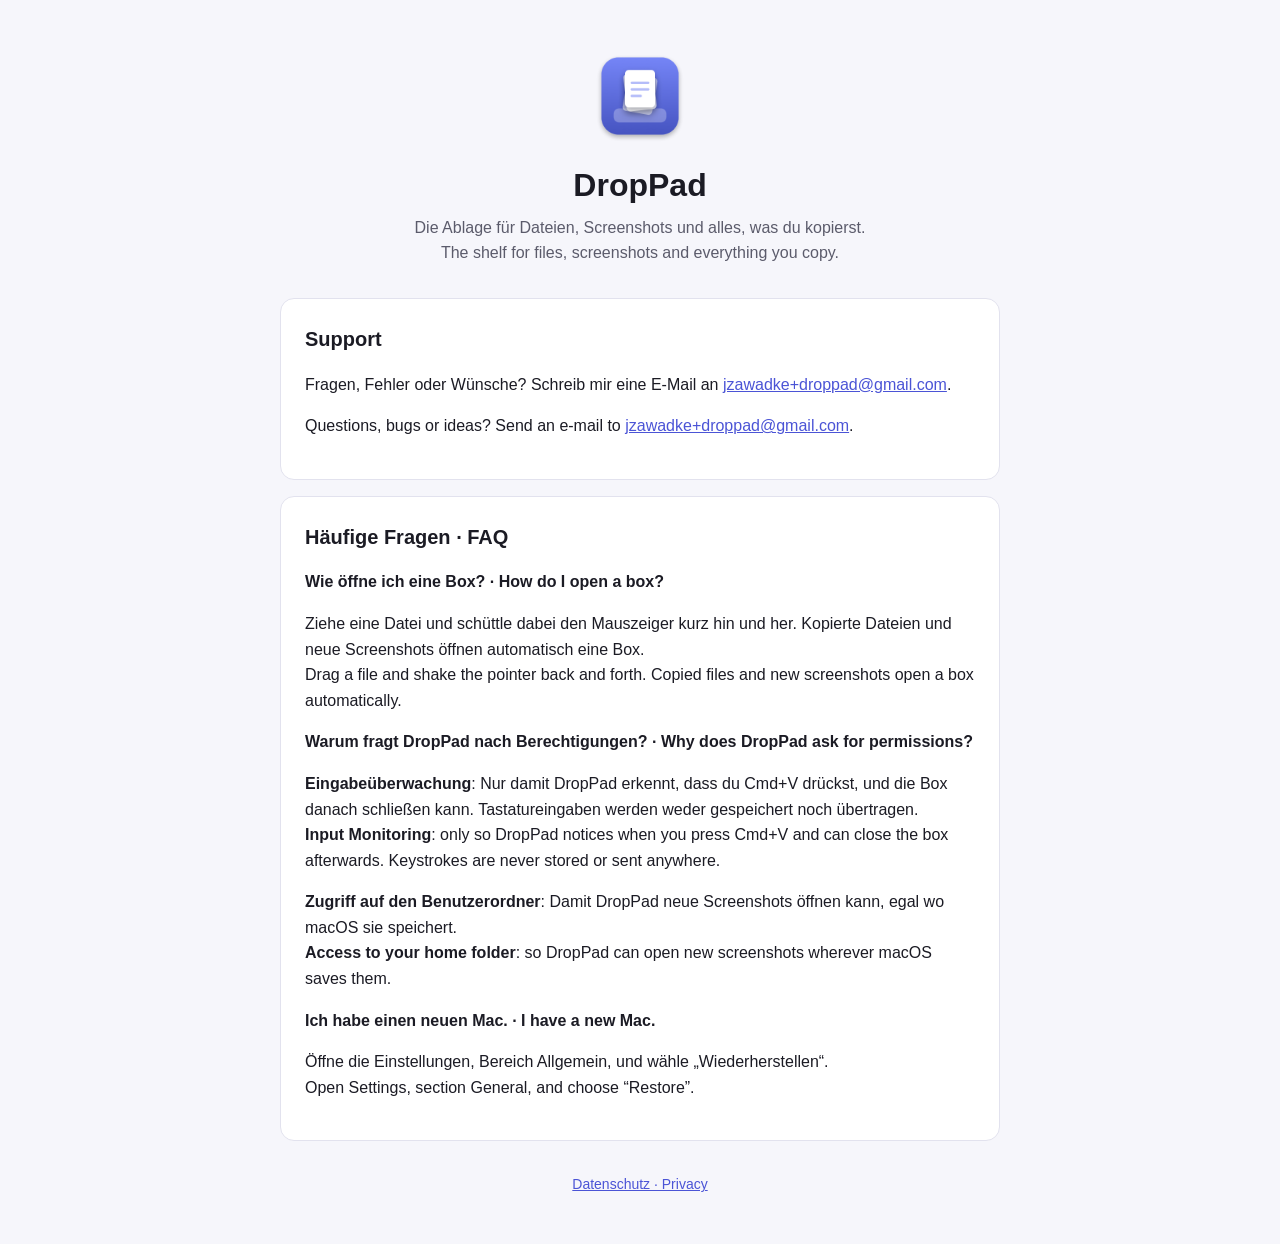
==== index.html @ dac4ff72 "feat: support and privacy pages Co-Authored-By: Claude Opus 5.5 <noreply@anthropic.com>" ====
<!doctype html>
<html lang="de">
<head>
  <meta charset="utf-8">
  <meta name="viewport" content="width=device-width, initial-scale=1">
  <title>DropPad</title>
  <link rel="stylesheet" href="style.css">
  <link rel="icon" href="app_icon.png">
</head>
<body>
<main>
  <header>
    <img src="app_icon.png" alt="DropPad">
    <h1>DropPad</h1>
    <p class="subtitle">Die Ablage für Dateien, Screenshots und alles, was du kopierst.<br>
      The shelf for files, screenshots and everything you copy.</p>
  </header>

  <section class="card">
    <h2>Support</h2>
    <p>Fragen, Fehler oder Wünsche? Schreib mir eine E-Mail an
      <a href="mailto:jzawadke+droppad@gmail.com">jzawadke+droppad@gmail.com</a>.</p>
    <p>Questions, bugs or ideas? Send an e-mail to
      <a href="mailto:jzawadke+droppad@gmail.com">jzawadke+droppad@gmail.com</a>.</p>
  </section>

  <section class="card">
    <h2>Häufige Fragen · FAQ</h2>
    <h3>Wie öffne ich eine Box? · How do I open a box?</h3>
    <p>Ziehe eine Datei und schüttle dabei den Mauszeiger kurz hin und her. Kopierte Dateien und neue Screenshots öffnen automatisch eine Box.<br>
      Drag a file and shake the pointer back and forth. Copied files and new screenshots open a box automatically.</p>
    <h3>Warum fragt DropPad nach Berechtigungen? · Why does DropPad ask for permissions?</h3>
    <p><strong>Eingabeüberwachung</strong>: Nur damit DropPad erkennt, dass du Cmd+V drückst, und die Box danach schließen kann. Tastatureingaben werden weder gespeichert noch übertragen.<br>
      <strong>Input Monitoring</strong>: only so DropPad notices when you press Cmd+V and can close the box afterwards. Keystrokes are never stored or sent anywhere.</p>
    <p><strong>Zugriff auf den Benutzerordner</strong>: Damit DropPad neue Screenshots öffnen kann, egal wo macOS sie speichert.<br>
      <strong>Access to your home folder</strong>: so DropPad can open new screenshots wherever macOS saves them.</p>
    <h3>Ich habe einen neuen Mac. · I have a new Mac.</h3>
    <p>Öffne die Einstellungen, Bereich Allgemein, und wähle „Wiederherstellen“.<br>
      Open Settings, section General, and choose “Restore”.</p>
  </section>

  <footer>
    <a href="privacy.html">Datenschutz · Privacy</a>
  </footer>
</main>
</body>
</html>
---- style.css ----
:root {
  --bg: #f6f6fb;
  --card: #ffffff;
  --text: #1b1b24;
  --muted: #5b5b6b;
  --accent: #4b54d6;
  --border: #e2e2ee;
  color-scheme: light dark;
}
@media (prefers-color-scheme: dark) {
  :root {
    --bg: #121318;
    --card: #1e1f26;
    --text: #e8e8f0;
    --muted: #a3a3b5;
    --accent: #bcc2ff;
    --border: #2e2f39;
  }
}
* { box-sizing: border-box; }
body {
  margin: 0;
  padding: 48px 20px;
  background: var(--bg);
  color: var(--text);
  font: 16px/1.6 -apple-system, BlinkMacSystemFont, "Segoe UI", Roboto, sans-serif;
}
main { max-width: 720px; margin: 0 auto; }
header { text-align: center; margin-bottom: 32px; }
header img { width: 96px; height: 96px; }
h1 { margin: 8px 0 4px; font-size: 32px; }
h2 { margin-top: 0; font-size: 20px; }
h3 { font-size: 16px; margin-bottom: 4px; }
.subtitle { color: var(--muted); margin: 0; }
.card {
  background: var(--card);
  border: 1px solid var(--border);
  border-radius: 14px;
  padding: 24px;
  margin-bottom: 16px;
}
a { color: var(--accent); }
footer { text-align: center; color: var(--muted); font-size: 14px; margin-top: 32px; }
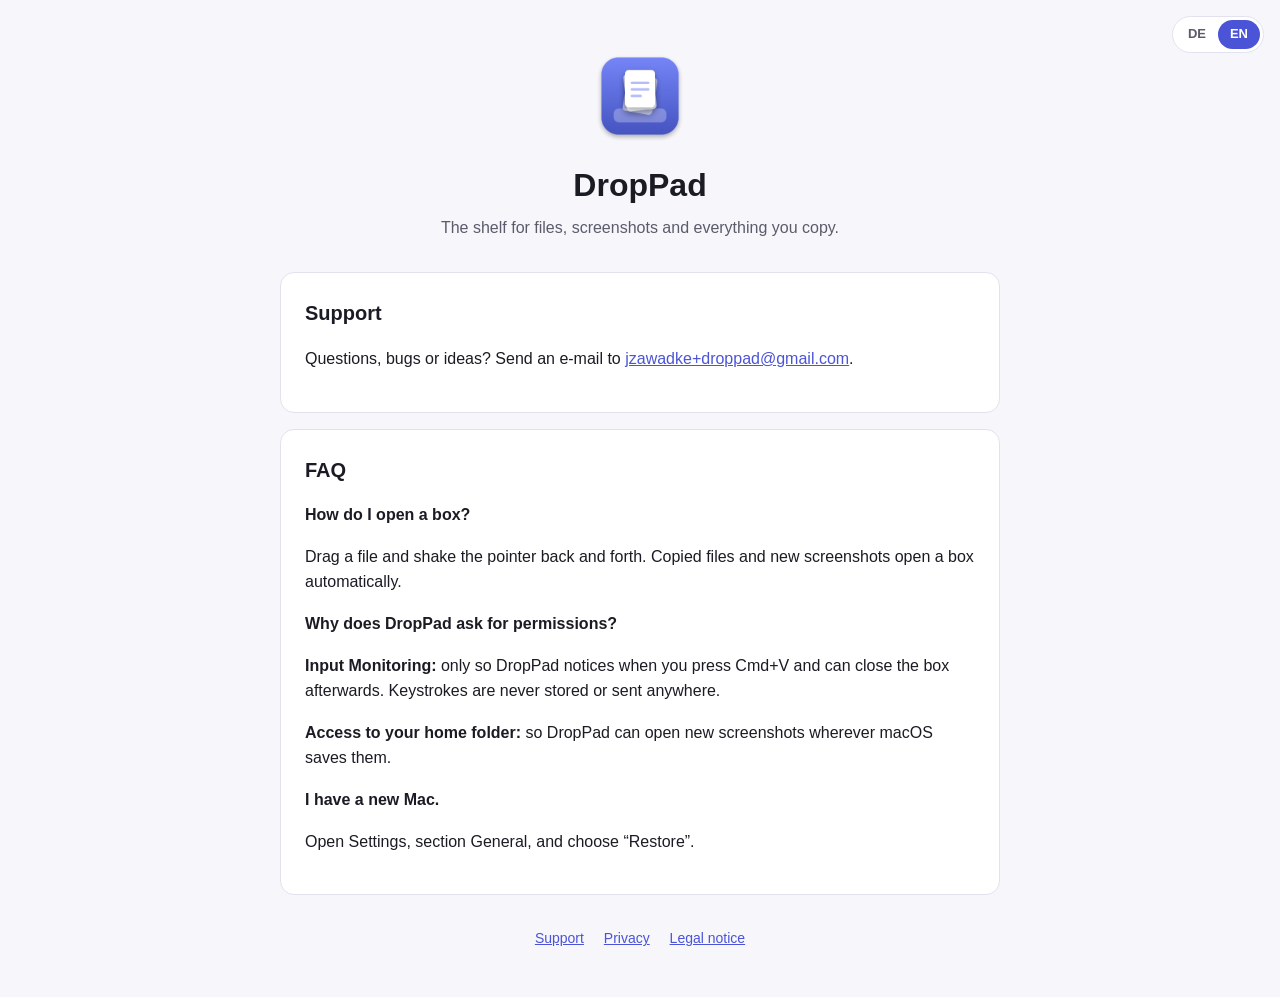
==== commit 2d3aeafb: "feat: language switch and imprint Co-Authored-By: Claude Opus 5.5 <noreply@anthropic.com>" ====
--- a/index.html
+++ b/index.html
@@ -1,46 +1,60 @@
 <!doctype html>
-<html lang="de">
+<html>
 <head>
   <meta charset="utf-8">
   <meta name="viewport" content="width=device-width, initial-scale=1">
   <title>DropPad</title>
   <link rel="stylesheet" href="style.css">
   <link rel="icon" href="app_icon.png">
+  <script src="lang.js"></script>
 </head>
 <body>
+<nav class="lang-switch" aria-label="Sprache / Language">
+  <button type="button" data-set="de">DE</button>
+  <button type="button" data-set="en">EN</button>
+</nav>
 <main>
   <header>
     <img src="app_icon.png" alt="DropPad">
     <h1>DropPad</h1>
-    <p class="subtitle">Die Ablage für Dateien, Screenshots und alles, was du kopierst.<br>
-      The shelf for files, screenshots and everything you copy.</p>
+    <p class="subtitle" lang="de">Die Ablage für Dateien, Screenshots und alles, was du kopierst.</p>
+    <p class="subtitle" lang="en">The shelf for files, screenshots and everything you copy.</p>
   </header>
 
-  <section class="card">
+  <section class="card" lang="de">
     <h2>Support</h2>
-    <p>Fragen, Fehler oder Wünsche? Schreib mir eine E-Mail an
-      <a href="mailto:jzawadke+droppad@gmail.com">jzawadke+droppad@gmail.com</a>.</p>
-    <p>Questions, bugs or ideas? Send an e-mail to
-      <a href="mailto:jzawadke+droppad@gmail.com">jzawadke+droppad@gmail.com</a>.</p>
+    <p>Fragen, Fehler oder Wünsche? Schreib mir eine E-Mail an <a href="mailto:jzawadke+droppad@gmail.com">jzawadke+droppad@gmail.com</a>.</p>
+  </section>
+  <section class="card" lang="en">
+    <h2>Support</h2>
+    <p>Questions, bugs or ideas? Send an e-mail to <a href="mailto:jzawadke+droppad@gmail.com">jzawadke+droppad@gmail.com</a>.</p>
   </section>
 
-  <section class="card">
-    <h2>Häufige Fragen · FAQ</h2>
-    <h3>Wie öffne ich eine Box? · How do I open a box?</h3>
-    <p>Ziehe eine Datei und schüttle dabei den Mauszeiger kurz hin und her. Kopierte Dateien und neue Screenshots öffnen automatisch eine Box.<br>
-      Drag a file and shake the pointer back and forth. Copied files and new screenshots open a box automatically.</p>
-    <h3>Warum fragt DropPad nach Berechtigungen? · Why does DropPad ask for permissions?</h3>
-    <p><strong>Eingabeüberwachung</strong>: Nur damit DropPad erkennt, dass du Cmd+V drückst, und die Box danach schließen kann. Tastatureingaben werden weder gespeichert noch übertragen.<br>
-      <strong>Input Monitoring</strong>: only so DropPad notices when you press Cmd+V and can close the box afterwards. Keystrokes are never stored or sent anywhere.</p>
-    <p><strong>Zugriff auf den Benutzerordner</strong>: Damit DropPad neue Screenshots öffnen kann, egal wo macOS sie speichert.<br>
-      <strong>Access to your home folder</strong>: so DropPad can open new screenshots wherever macOS saves them.</p>
-    <h3>Ich habe einen neuen Mac. · I have a new Mac.</h3>
-    <p>Öffne die Einstellungen, Bereich Allgemein, und wähle „Wiederherstellen“.<br>
-      Open Settings, section General, and choose “Restore”.</p>
+  <section class="card" lang="de">
+    <h2>Häufige Fragen</h2>
+    <h3>Wie öffne ich eine Box?</h3>
+    <p>Ziehe eine Datei und schüttle dabei den Mauszeiger kurz hin und her. Kopierte Dateien und neue Screenshots öffnen automatisch eine Box.</p>
+    <h3>Warum fragt DropPad nach Berechtigungen?</h3>
+    <p><strong>Eingabeüberwachung:</strong> nur damit DropPad erkennt, dass du Cmd+V drückst, und die Box danach schließen kann. Tastatureingaben werden weder gespeichert noch übertragen.</p>
+    <p><strong>Zugriff auf den Benutzerordner:</strong> damit DropPad neue Screenshots öffnen kann, egal wo macOS sie speichert.</p>
+    <h3>Ich habe einen neuen Mac.</h3>
+    <p>Öffne die Einstellungen, Bereich Allgemein, und wähle „Wiederherstellen“.</p>
+  </section>
+  <section class="card" lang="en">
+    <h2>FAQ</h2>
+    <h3>How do I open a box?</h3>
+    <p>Drag a file and shake the pointer back and forth. Copied files and new screenshots open a box automatically.</p>
+    <h3>Why does DropPad ask for permissions?</h3>
+    <p><strong>Input Monitoring:</strong> only so DropPad notices when you press Cmd+V and can close the box afterwards. Keystrokes are never stored or sent anywhere.</p>
+    <p><strong>Access to your home folder:</strong> so DropPad can open new screenshots wherever macOS saves them.</p>
+    <h3>I have a new Mac.</h3>
+    <p>Open Settings, section General, and choose “Restore”.</p>
   </section>
 
   <footer>
-    <a href="privacy.html">Datenschutz · Privacy</a>
+    <a href="index.html"><span lang="de">Support</span><span lang="en">Support</span></a>
+    <a href="privacy.html"><span lang="de">Datenschutz</span><span lang="en">Privacy</span></a>
+    <a href="imprint.html"><span lang="de">Impressum</span><span lang="en">Legal notice</span></a>
   </footer>
 </main>
 </body>
--- a/style.css
+++ b/style.css
@@ -41,3 +41,34 @@
 }
 a { color: var(--accent); }
 footer { text-align: center; color: var(--muted); font-size: 14px; margin-top: 32px; }
+
+/* Only the chosen language is visible; the switch sets data-lang on <html>. */
+html[data-lang="de"] [lang="en"],
+html[data-lang="en"] [lang="de"] { display: none; }
+.lang-switch {
+  position: fixed;
+  top: 16px;
+  right: 16px;
+  display: flex;
+  background: var(--card);
+  border: 1px solid var(--border);
+  border-radius: 999px;
+  padding: 3px;
+}
+.lang-switch button {
+  border: 0;
+  background: transparent;
+  color: var(--muted);
+  font: inherit;
+  font-size: 13px;
+  font-weight: 600;
+  padding: 4px 12px;
+  border-radius: 999px;
+  cursor: pointer;
+}
+html[data-lang="de"] .lang-switch [data-set="de"],
+html[data-lang="en"] .lang-switch [data-set="en"] {
+  background: var(--accent);
+  color: var(--card);
+}
+footer a { margin: 0 8px; }
